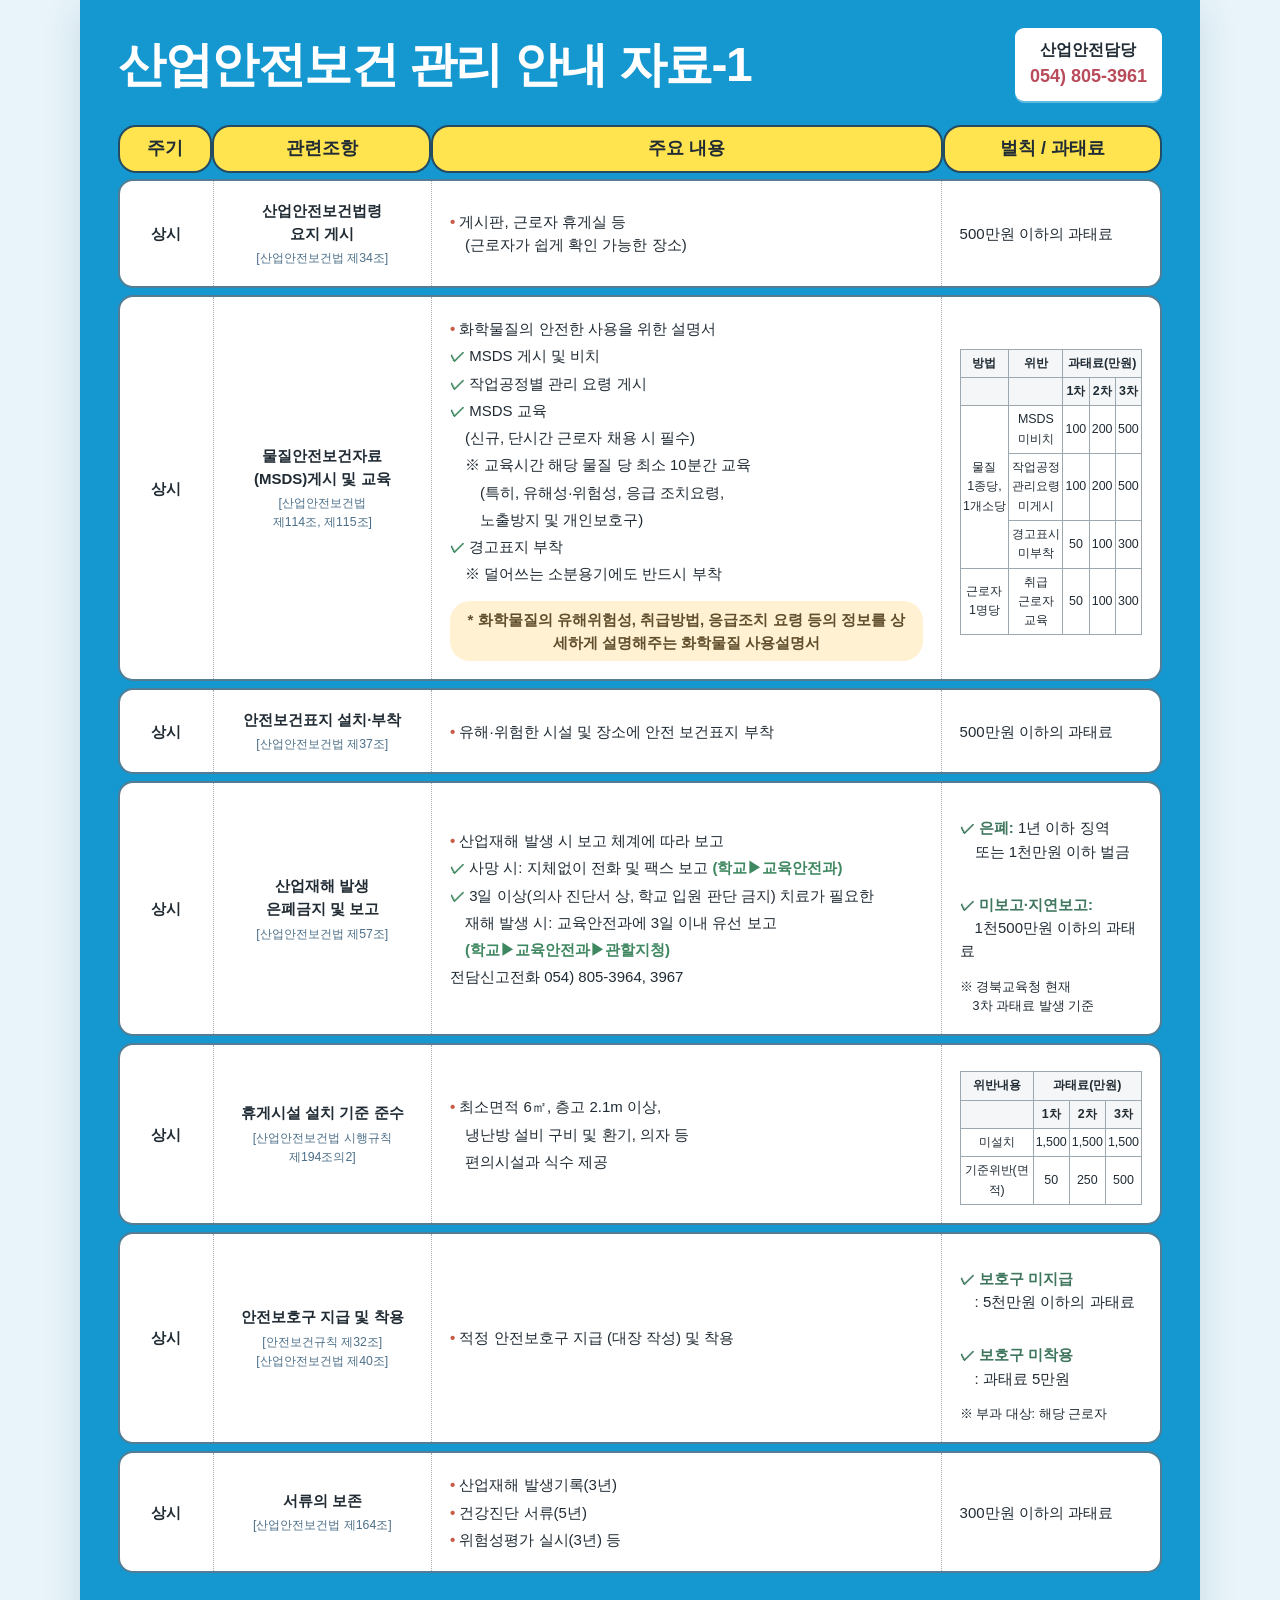
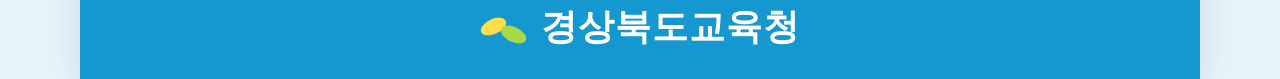
==== san/index.html @ 458a05fd "Add safety guide as san index page" ====
<!doctype html>
<html lang="ko">
<head>
<meta charset="utf-8">
<meta name="viewport" content="width=device-width, initial-scale=1">
<meta name="description" content="산업안전보건 관리 안내 자료-1">
<title>산업안전보건 관리 안내 자료-1</title>
<style>
:root{--blue:#1597d0;--blue-dark:#087db7;--yellow:#ffe34f;--ink:#202b34;--line:#9da9b2;--paper:#fff}
*{box-sizing:border-box}
body{margin:0;background:#e8f4fa;color:var(--ink);font-family:"Malgun Gothic","Apple SD Gothic Neo",sans-serif;line-height:1.55}
.poster{width:min(1120px,100%);margin:0 auto;background:var(--blue);padding:28px clamp(12px,3.4vw,38px) 24px;box-shadow:0 10px 35px #17455b25}
.poster-header{display:flex;align-items:center;justify-content:space-between;gap:18px;margin:0 0 24px;color:white}
h1{font-size:clamp(25px,4.3vw,48px);line-height:1.15;margin:0;font-weight:900;letter-spacing:-1.5px}
.contact{background:#fff;color:#202b34;border-radius:9px;padding:10px 15px;text-align:center;white-space:nowrap;font-weight:800;box-shadow:0 2px 0 #ffffff55}
.contact span{display:block;color:#b94c5b;font-size:18px}
.table-head,.safety-row{display:grid;grid-template-columns:9% 21% 1fr 21%;gap:0}
.table-head{margin-bottom:6px}
.table-head>div{background:var(--yellow);border:2px solid #244b62;border-radius:18px;text-align:center;padding:8px 5px;font-weight:900;font-size:clamp(13px,1.7vw,18px)}
.safety-row{background:var(--paper);border:2px solid #527d95;border-radius:15px;margin-bottom:7px;overflow:hidden;align-items:stretch}
.safety-row>div{padding:clamp(10px,1.5vw,18px);border-right:1px dotted #a7b0b6;display:flex;flex-direction:column;justify-content:center;font-size:clamp(11px,1.35vw,15px);min-width:0}
.safety-row>div:last-child{border-right:0}
.period{text-align:center;font-weight:700}
.rule{text-align:center;font-weight:800}
.rule small{display:block;font-weight:500;color:#4c6f89;font-size:.82em;margin-top:4px}
.details p{margin:2px 0}
.dot{color:#c85b46;font-weight:900}
.check{color:#3f8760;font-weight:900}
.note{margin:13px 0 0;background:#fff1d2;border-radius:20px;padding:7px 13px;text-align:center;font-weight:800;color:#614e2c}
.penalty{font-size:.92em}
.penalty strong{color:#3f765e}
.penalty table{width:100%;border-collapse:collapse;text-align:center;font-size:.83em;margin-top:8px}
.penalty th,.penalty td{border:1px solid #9ca8af;padding:4px 2px}
.penalty th{background:#f4f6f7}
.poster-footer{display:flex;align-items:center;justify-content:center;gap:14px;color:white;font-size:clamp(23px,3.4vw,36px);font-weight:900;margin:26px 0 0;letter-spacing:1px}
.logo-mark{display:inline-flex;align-items:center;gap:5px}
.logo-mark i{display:block;width:27px;height:15px;border-radius:50%;background:#ffdf47;transform:rotate(-25deg)}
.logo-mark i:last-child{background:#a8d94b;transform:rotate(25deg);margin-left:-12px;margin-top:15px}
@media(max-width:700px){.poster{padding:18px 8px}.poster-header{align-items:flex-start;flex-direction:column;margin:0 6px 16px}.contact{align-self:flex-end;padding:5px 10px}.table-head,.safety-row{grid-template-columns:12% 25% 1fr}.table-head>div:last-child{display:none}.safety-row>div:last-child{grid-column:3;border-top:1px dotted #a7b0b6;border-right:0;background:#f7fafb;padding:8px 10px}.safety-row>div:nth-child(3){border-right:0}.safety-row>div{padding:8px 6px;font-size:11px}.penalty table{font-size:10px}.penalty th,.penalty td{padding:3px 1px}.note{font-size:11px}.poster-footer{margin-top:18px}}
@media print{body{background:#fff}.poster{width:100%;box-shadow:none;max-width:none;padding:15px}.safety-row{break-inside:avoid}}
</style>
</head>
<body>
<main class="poster">
<header class="poster-header">
<h1>산업안전보건 관리 안내 자료-1</h1>
<div class="contact">산업안전담당<span>054) 805-3961</span></div>
</header>
<div class="table-head" aria-hidden="true"><div>주기</div><div>관련조항</div><div>주요 내용</div><div>벌칙 / 과태료</div></div>

<section class="safety-row">
<div class="period">상시</div>
<div class="rule">산업안전보건법령<br>요지 게시<small>[산업안전보건법 제34조]</small></div>
<div class="details"><p><span class="dot">•</span> 게시판, 근로자 휴게실 등<br>　(근로자가 쉽게 확인 가능한 장소)</p></div>
<div class="penalty">500만원 이하의 과태료</div>
</section>

<section class="safety-row">
<div class="period">상시</div>
<div class="rule">물질안전보건자료<br>(MSDS)게시 및 교육<small>[산업안전보건법<br>제114조, 제115조]</small></div>
<div class="details">
<p><span class="dot">•</span> 화학물질의 안전한 사용을 위한 설명서</p>
<p><span class="check">✓</span> MSDS 게시 및 비치</p>
<p><span class="check">✓</span> 작업공정별 관리 요령 게시</p>
<p><span class="check">✓</span> MSDS 교육</p>
<p>　(신규, 단시간 근로자 채용 시 필수)</p>
<p>　※ 교육시간 해당 물질 당 최소 10분간 교육</p>
<p>　　(특히, 유해성·위험성, 응급 조치요령,</p><p>　　노출방지 및 개인보호구)</p>
<p><span class="check">✓</span> 경고표지 부착</p>
<p>　※ 덜어쓰는 소분용기에도 반드시 부착</p>
<div class="note">* 화학물질의 유해위험성, 취급방법, 응급조치 요령 등의 정보를 상세하게 설명해주는 화학물질 사용설명서</div>
</div>
<div class="penalty">
<table><thead><tr><th>방법</th><th>위반</th><th colspan="3">과태료(만원)</th></tr><tr><th></th><th></th><th>1차</th><th>2차</th><th>3차</th></tr></thead><tbody>
<tr><td rowspan="3">물질<br>1종당,<br>1개소당</td><td>MSDS<br>미비치</td><td>100</td><td>200</td><td>500</td></tr>
<tr><td>작업공정<br>관리요령<br>미게시</td><td>100</td><td>200</td><td>500</td></tr>
<tr><td>경고표시<br>미부착</td><td>50</td><td>100</td><td>300</td></tr>
<tr><td>근로자<br>1명당</td><td>취급<br>근로자<br>교육</td><td>50</td><td>100</td><td>300</td></tr>
</tbody></table>
</div>
</section>

<section class="safety-row">
<div class="period">상시</div>
<div class="rule">안전보건표지 설치·부착<small>[산업안전보건법 제37조]</small></div>
<div class="details"><p><span class="dot">•</span> 유해·위험한 시설 및 장소에 안전 보건표지 부착</p></div>
<div class="penalty">500만원 이하의 과태료</div>
</section>

<section class="safety-row">
<div class="period">상시</div>
<div class="rule">산업재해 발생<br>은폐금지 및 보고<small>[산업안전보건법 제57조]</small></div>
<div class="details">
<p><span class="dot">•</span> 산업재해 발생 시 보고 체계에 따라 보고</p>
<p><span class="check">✓</span> 사망 시: 지체없이 전화 및 팩스 보고 <span class="check">(학교▶교육안전과)</span></p>
<p><span class="check">✓</span> 3일 이상(의사 진단서 상, 학교 입원 판단 금지) 치료가 필요한</p>
<p>　재해 발생 시: 교육안전과에 3일 이내 유선 보고</p>
<p>　<span class="check">(학교▶교육안전과▶관할지청)</span></p>
<p>전담신고전화 054) 805-3964, 3967</p>
</div>
<div class="penalty"><p><strong>✓ 은폐:</strong> 1년 이하 징역<br>　또는 1천만원 이하 벌금</p><p><strong>✓ 미보고·지연보고:</strong><br>　1천500만원 이하의 과태료</p><small>※ 경북교육청 현재<br>　3차 과태료 발생 기준</small></div>
</section>

<section class="safety-row">
<div class="period">상시</div>
<div class="rule">휴게시설 설치 기준 준수<small>[산업안전보건법 시행규칙<br>제194조의2]</small></div>
<div class="details"><p><span class="dot">•</span> 최소면적 6㎡, 층고 2.1m 이상,</p><p>　냉난방 설비 구비 및 환기, 의자 등</p><p>　편의시설과 식수 제공</p></div>
<div class="penalty">
<table><thead><tr><th>위반내용</th><th colspan="3">과태료(만원)</th></tr><tr><th></th><th>1차</th><th>2차</th><th>3차</th></tr></thead><tbody><tr><td>미설치</td><td>1,500</td><td>1,500</td><td>1,500</td></tr><tr><td>기준위반(면적)</td><td>50</td><td>250</td><td>500</td></tr></tbody></table>
</div>
</section>

<section class="safety-row">
<div class="period">상시</div>
<div class="rule">안전보호구 지급 및 착용<small>[안전보건규칙 제32조]<br>[산업안전보건법 제40조]</small></div>
<div class="details"><p><span class="dot">•</span> 적정 안전보호구 지급 (대장 작성) 및 착용</p></div>
<div class="penalty"><p><strong>✓ 보호구 미지급</strong><br>　: 5천만원 이하의 과태료</p><p><strong>✓ 보호구 미착용</strong><br>　: 과태료 5만원</p><small>※ 부과 대상: 해당 근로자</small></div>
</section>

<section class="safety-row">
<div class="period">상시</div>
<div class="rule">서류의 보존<small>[산업안전보건법 제164조]</small></div>
<div class="details"><p><span class="dot">•</span> 산업재해 발생기록(3년)</p><p><span class="dot">•</span> 건강진단 서류(5년)</p><p><span class="dot">•</span> 위험성평가 실시(3년) 등</p></div>
<div class="penalty">300만원 이하의 과태료</div>
</section>

<footer class="poster-footer"><span class="logo-mark"><i></i><i></i></span> 경상북도교육청</footer>
</main>
</body>
</html>
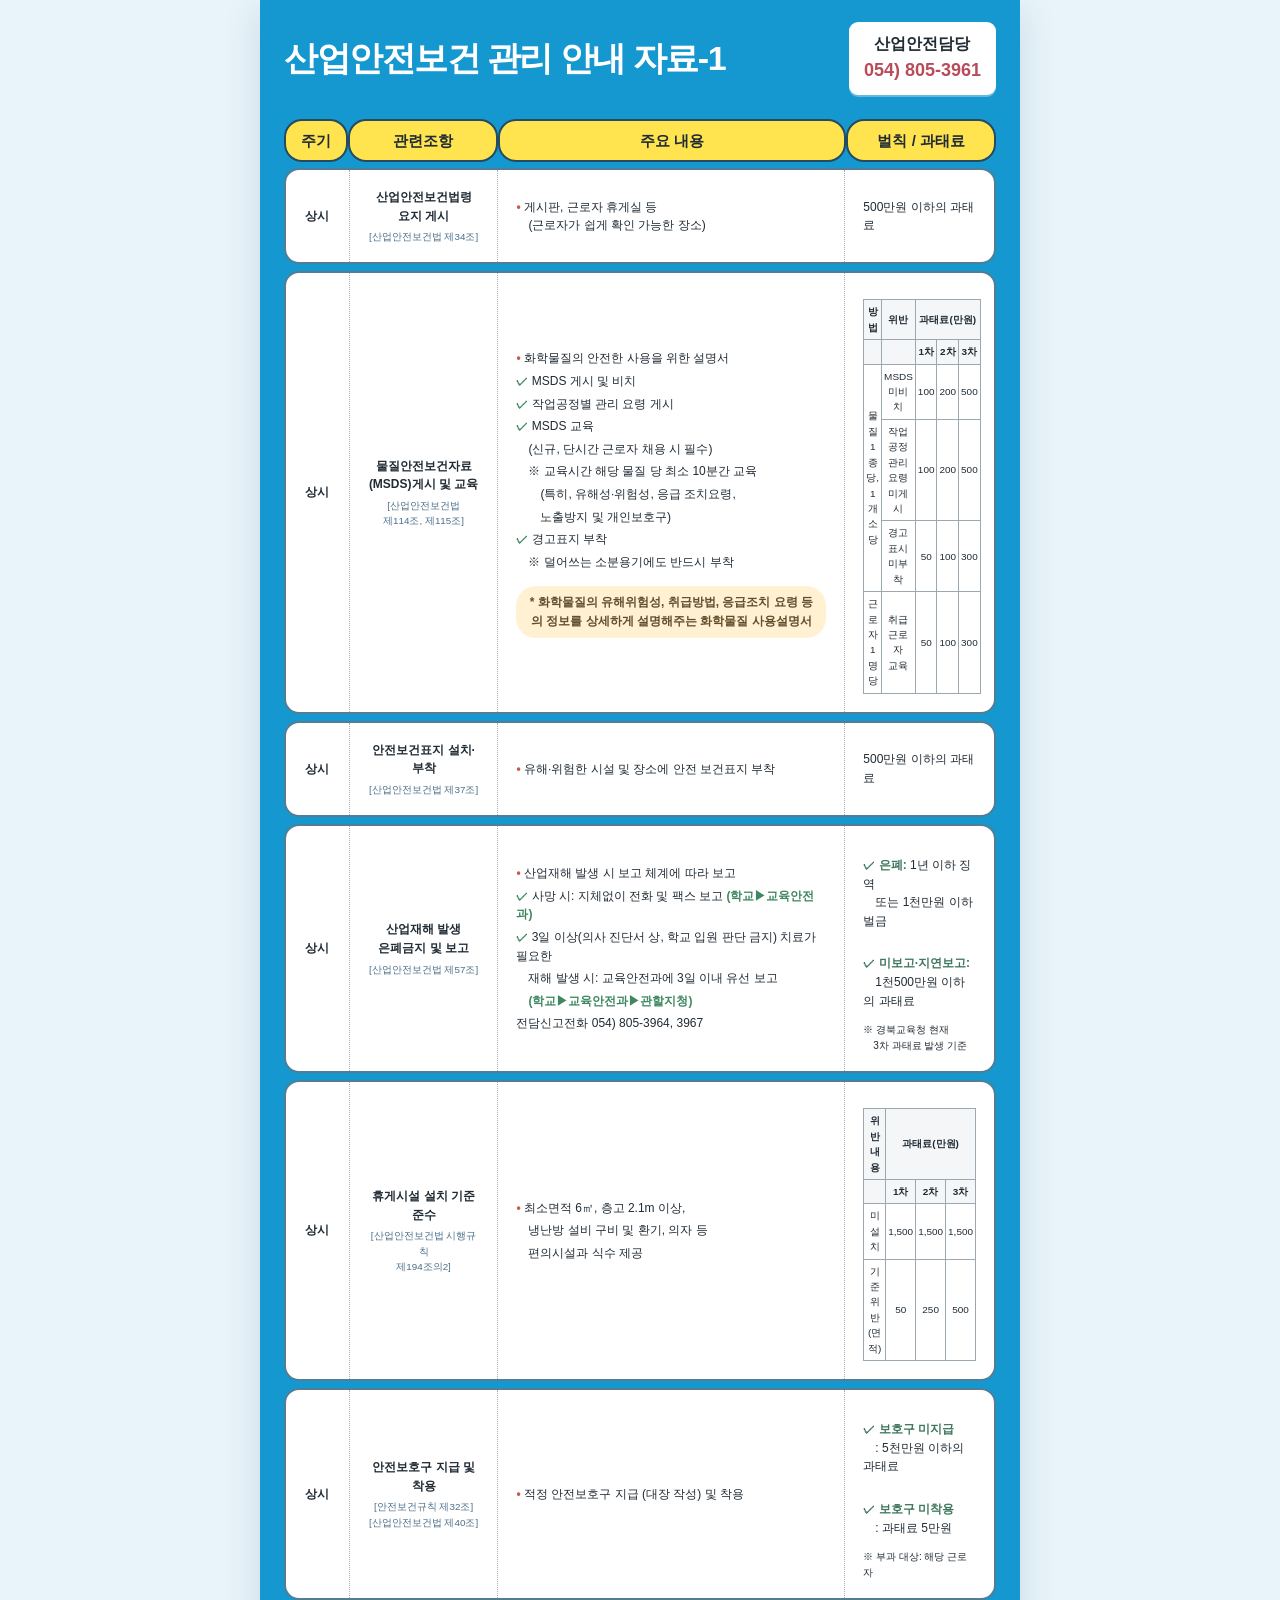
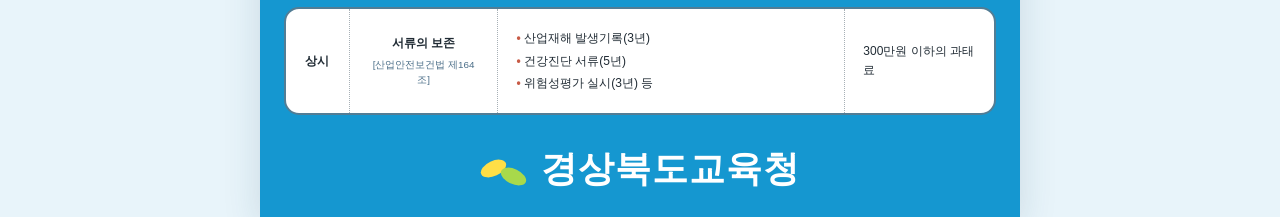
==== commit b70a9d20: "Adjust safety guide to portrait poster layout" ====
--- a/san/index.html
+++ b/san/index.html
@@ -9,16 +9,16 @@
 :root{--blue:#1597d0;--blue-dark:#087db7;--yellow:#ffe34f;--ink:#202b34;--line:#9da9b2;--paper:#fff}
 *{box-sizing:border-box}
 body{margin:0;background:#e8f4fa;color:var(--ink);font-family:"Malgun Gothic","Apple SD Gothic Neo",sans-serif;line-height:1.55}
-.poster{width:min(1120px,100%);margin:0 auto;background:var(--blue);padding:28px clamp(12px,3.4vw,38px) 24px;box-shadow:0 10px 35px #17455b25}
+.poster{width:min(760px,100%);margin:0 auto;background:var(--blue);padding:22px clamp(10px,2.5vw,24px) 20px;box-shadow:0 10px 35px #17455b25}
 .poster-header{display:flex;align-items:center;justify-content:space-between;gap:18px;margin:0 0 24px;color:white}
-h1{font-size:clamp(25px,4.3vw,48px);line-height:1.15;margin:0;font-weight:900;letter-spacing:-1.5px}
+h1{font-size:clamp(23px,3.5vw,34px);line-height:1.15;margin:0;font-weight:900;letter-spacing:-1.5px}
 .contact{background:#fff;color:#202b34;border-radius:9px;padding:10px 15px;text-align:center;white-space:nowrap;font-weight:800;box-shadow:0 2px 0 #ffffff55}
 .contact span{display:block;color:#b94c5b;font-size:18px}
 .table-head,.safety-row{display:grid;grid-template-columns:9% 21% 1fr 21%;gap:0}
 .table-head{margin-bottom:6px}
-.table-head>div{background:var(--yellow);border:2px solid #244b62;border-radius:18px;text-align:center;padding:8px 5px;font-weight:900;font-size:clamp(13px,1.7vw,18px)}
+.table-head>div{background:var(--yellow);border:2px solid #244b62;border-radius:18px;text-align:center;padding:8px 5px;font-weight:900;font-size:clamp(12px,1.5vw,15px)}
 .safety-row{background:var(--paper);border:2px solid #527d95;border-radius:15px;margin-bottom:7px;overflow:hidden;align-items:stretch}
-.safety-row>div{padding:clamp(10px,1.5vw,18px);border-right:1px dotted #a7b0b6;display:flex;flex-direction:column;justify-content:center;font-size:clamp(11px,1.35vw,15px);min-width:0}
+.safety-row>div{padding:clamp(10px,1.5vw,18px);border-right:1px dotted #a7b0b6;display:flex;flex-direction:column;justify-content:center;font-size:clamp(10px,1.2vw,12px);min-width:0}
 .safety-row>div:last-child{border-right:0}
 .period{text-align:center;font-weight:700}
 .rule{text-align:center;font-weight:800}
